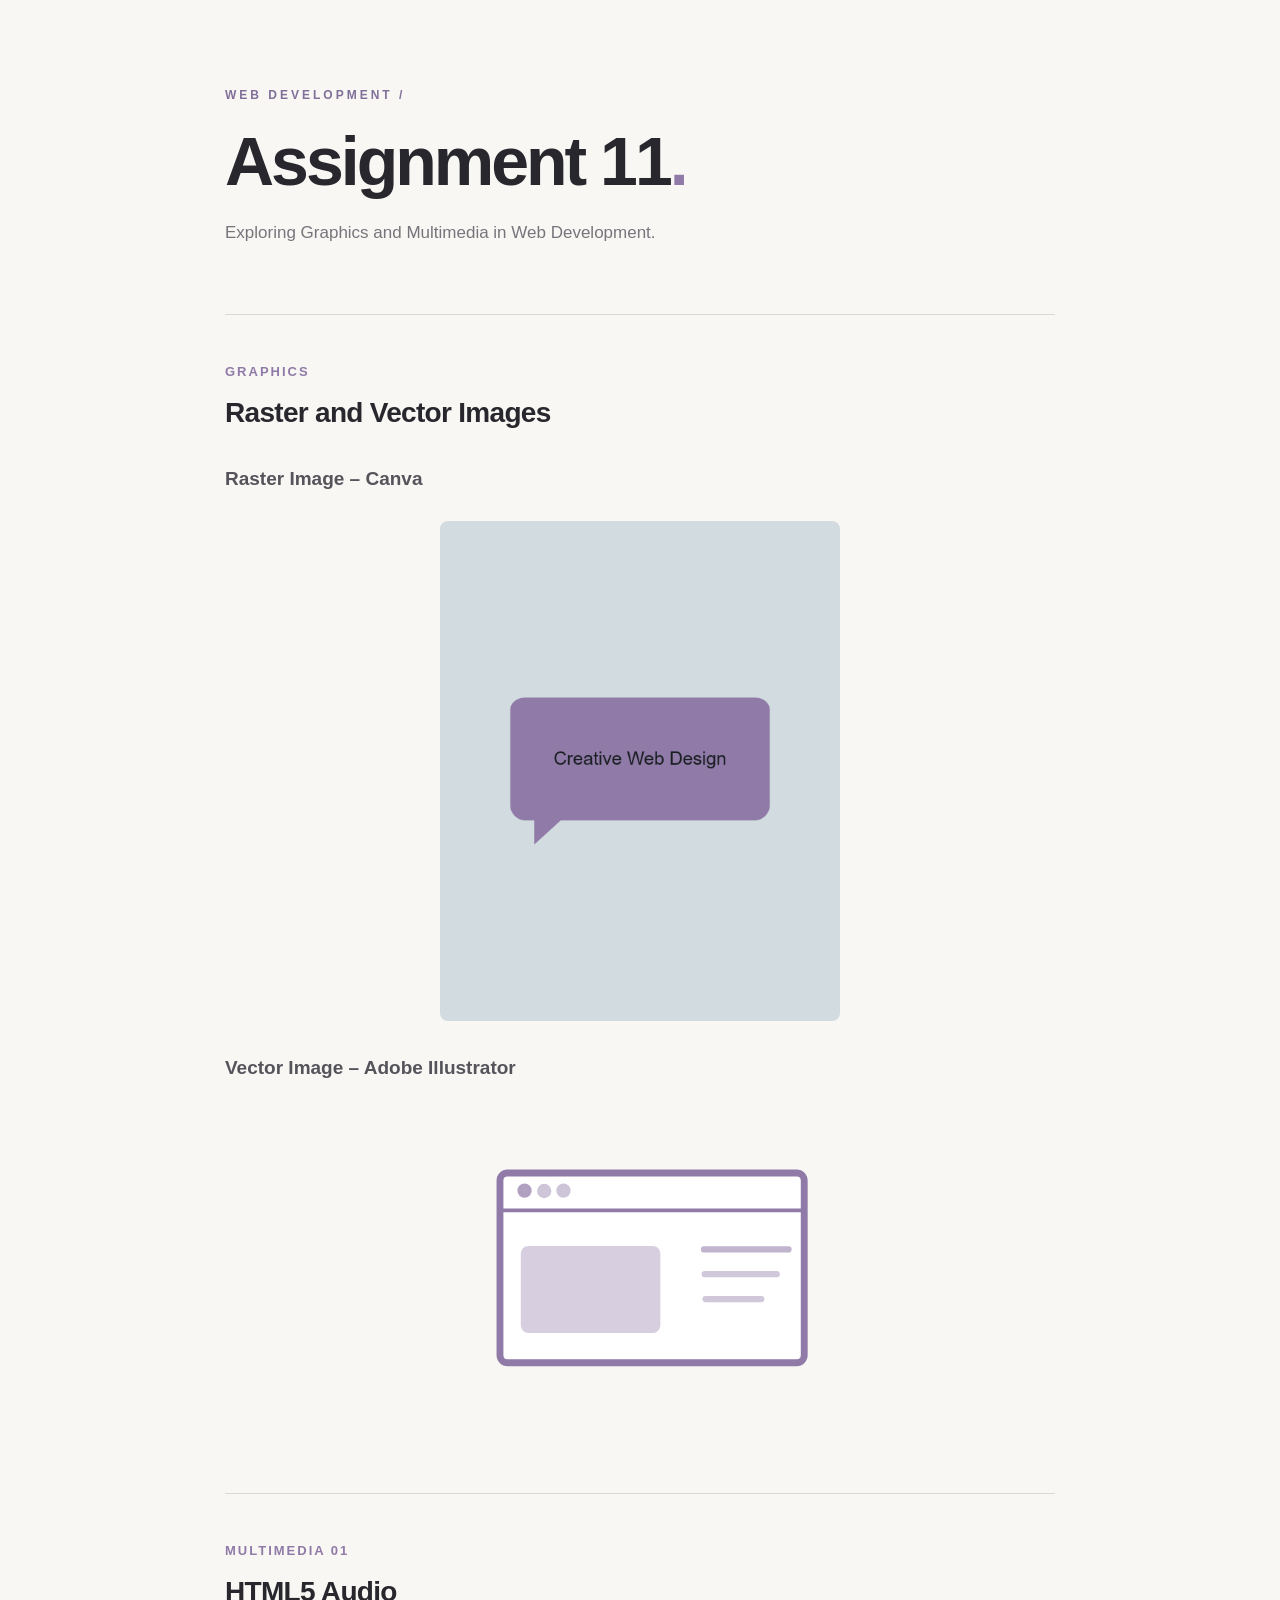
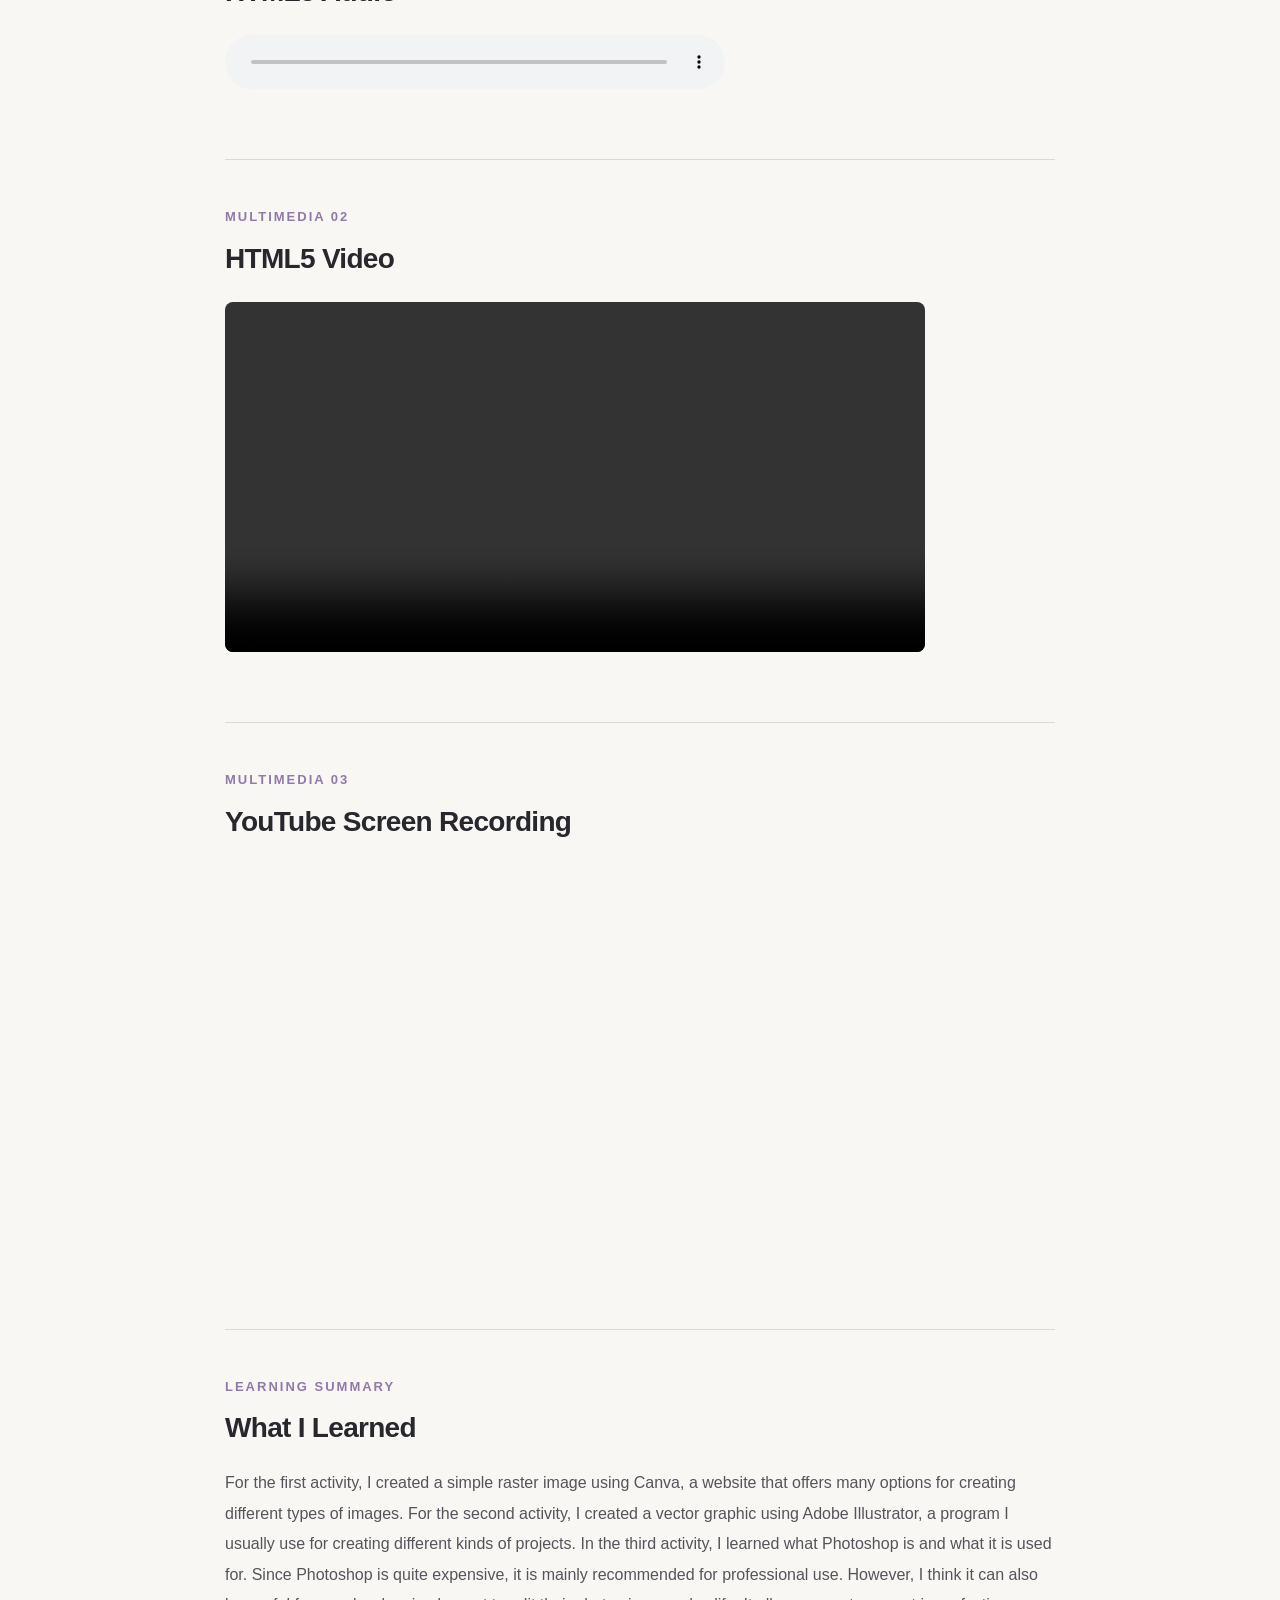
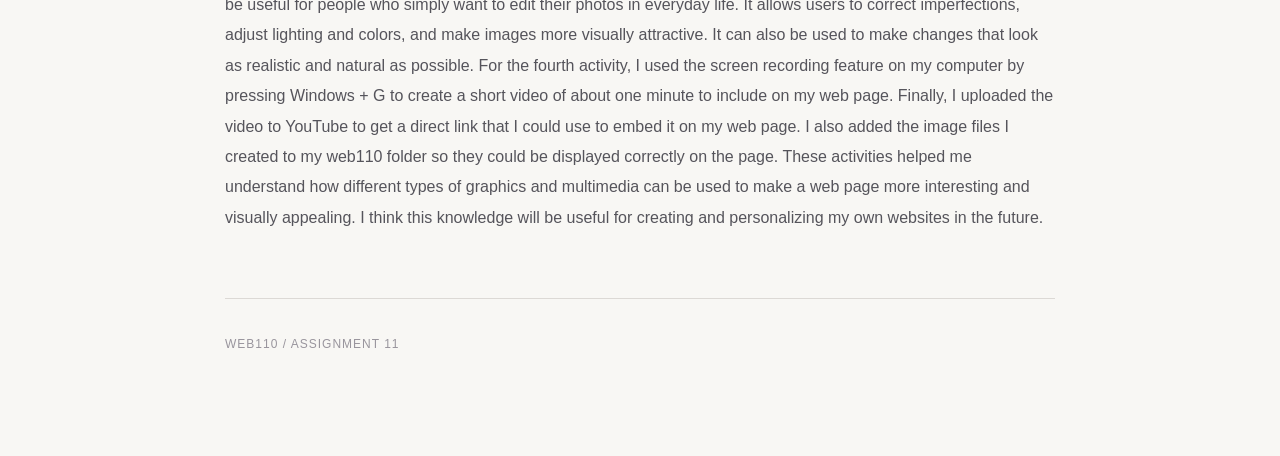
==== web110/assignment11.html @ e55647a2 "Complete Assignment 11 - Graphics and Multimedia" ====
<!DOCTYPE html>
<html lang="en">
<head>
    <meta charset="UTF-8">
    <meta name="viewport" content="width=device-width, initial-scale=1.0">
    <title>Assignment 11 | Graphics and Multimedia</title>

    <!-- External CSS -->
    <link rel="stylesheet" href="style.css">

    <!-- Internal CSS -->
    <style>
        * {
            box-sizing: border-box;
        }

        body {
            margin: 0;
            background: #f8f7f4;
            color: #27272d;
            font-family: Arial, Helvetica, sans-serif;
            line-height: 1.8;
        }

        .container {
            max-width: 900px;
            margin: 0 auto;
            padding: 80px 35px 100px;
        }

        header {
            padding-bottom: 45px;
            border-bottom: 1px solid #dcd9d5;
        }

        .eyebrow {
            color: #806f99;
            font-size: 12px;
            font-weight: 700;
            letter-spacing: 3px;
            text-transform: uppercase;
        }

        h1 {
            margin: 15px 0;
            font-size: clamp(42px, 7vw, 68px);
            font-weight: 700;
            letter-spacing: -3px;
            line-height: 1.1;
        }

        .subtitle {
            color: #77757b;
            font-size: 17px;
            margin-top: 18px;
        }

        section {
            padding: 45px 0;
            border-bottom: 1px solid #dcd9d5;
        }

        .section-label {
            display: block;
            color: #907aa8;
            font-size: 13px;
            font-weight: bold;
            letter-spacing: 2px;
            margin-bottom: 12px;
        }

        h2 {
            margin: 0 0 22px;
            font-size: 28px;
            font-weight: 600;
            letter-spacing: -0.7px;
            line-height: 1.3;
        }

        h3 {
            color: #55545b;
            font-size: 19px;
            margin: 30px 0 15px;
        }

        p {
            margin: 0 0 20px;
            color: #55545b;
            font-size: 16px;
            line-height: 1.9;
        }

        img {
            display: block;
            max-width: 100%;
            height: auto;
            margin: 25px auto;
            border-radius: 8px;
        }

        audio {
            display: block;
            width: 100%;
            max-width: 500px;
            margin: 25px 0;
        }

        video {
            display: block;
            width: 100%;
            max-width: 700px;
            height: auto;
            margin: 25px 0;
            border-radius: 8px;
        }

        iframe {
            display: block;
            width: 100%;
            max-width: 700px;
            aspect-ratio: 16 / 9;
            margin: 25px 0;
            border: 0;
            border-radius: 8px;
        }

        footer {
            margin-top: 35px;
            color: #99959d;
            font-size: 12px;
            letter-spacing: 1px;
        }

        @media (max-width: 600px) {
            .container {
                padding: 45px 22px 65px;
            }

            h1 {
                letter-spacing: -2px;
            }

            h2 {
                font-size: 24px;
            }
        }
    </style>
</head>

<body>
    <main class="container">

        <header>
            <span class="eyebrow">WEB DEVELOPMENT /</span>

            <h1>
                Assignment 11<span style="color:#907aa8;">.</span>
            </h1>

            <p class="subtitle">
                Exploring Graphics and Multimedia in Web Development.
            </p>
        </header>

        <!-- Raster and Vector Graphics -->
        <section>
            <span class="section-label">GRAPHICS</span>
            <h2>Raster and Vector Images</h2>

            <h3>Raster Image – Canva</h3>

            <img
                src="Creative Web Design.png"
                alt="Creative Web Design raster graphic created in Canva"
                width="400">

            <h3>Vector Image – Adobe Illustrator</h3>

            <img
                src="vector_image.svg"
                alt="Vector illustration of a browser window created in Illustrator"
                width="500">
        </section>

        <section>
    <span class="section-label">MULTIMEDIA 01</span>
    <h2>HTML5 Audio</h2>

    <audio controls>
        <source
            src="https://www.w3schools.com/html/horse.ogg"
            type="audio/ogg">

        <source
            src="https://www.w3schools.com/html/horse.mp3"
            type="audio/mpeg">

        Your browser does not support the audio element.
    </audio>
</section>

        
<section>
    <span class="section-label">MULTIMEDIA 02</span>
    <h2>HTML5 Video</h2>

    <video width="600" controls preload="metadata">
        <source
            src="https://www.w3schools.com/html/mov_bbb.webm"
            type="video/webm">

        <source
            src="https://www.w3schools.com/html/mov_bbb.ogg"
            type="video/ogg">

        <source
            src="https://www.w3schools.com/html/mov_bbb.mp4"
            type="video/mp4">

        Your browser does not support the video tag.
    </video>
</section>


        <!-- YouTube Video -->
        <section>
            <span class="section-label">MULTIMEDIA 03</span>
            <h2>YouTube Screen Recording</h2>

            <iframe
                src="https://www.youtube.com/embed/csFtDgIfMa4"
                title="Screen Recording Demonstration"
                allow="accelerometer; autoplay; clipboard-write; encrypted-media; gyroscope; picture-in-picture; web-share"
                referrerpolicy="strict-origin-when-cross-origin"
                allowfullscreen>
            </iframe>
        </section>

        <!-- Learning Summary -->
        <section>
            <span class="section-label">LEARNING SUMMARY</span>
            <h2>What I Learned</h2>

            <p>
                For the first activity, I created a simple raster image
                using Canva, a website that offers many options for
                creating different types of images. For the second
                activity, I created a vector graphic using Adobe
                Illustrator, a program I usually use for creating
                different kinds of projects. In the third activity,
                I learned what Photoshop is and what it is used for.
                Since Photoshop is quite expensive, it is mainly
                recommended for professional use. However, I think
                it can also be useful for people who simply want
                to edit their photos in everyday life. It allows
                users to correct imperfections, adjust lighting
                and colors, and make images more visually attractive.
                It can also be used to make changes that look as
                realistic and natural as possible. For the fourth
                activity, I used the screen recording feature on
                my computer by pressing Windows + G to create a short
                video of about one minute to include on my web page.
                Finally, I uploaded the video to YouTube to get a
                direct link that I could use to embed it on my web
                page. I also added the image files I created to
                my web110 folder so they could be displayed
                correctly on the page. These activities helped
                me understand how different types of graphics
                and multimedia can be used to make a web page more
                interesting and visually appealing. I think this
                knowledge will be useful for creating and
                personalizing my own websites in the future.
            </p>
        </section>

        <footer>
            WEB110 / ASSIGNMENT 11
        </footer>

    </main>
</body>
</html>
---- web110/style.css ----
* {
    box-sizing: border-box;
}

body {
    margin: 0;
    background-color: #f8f7f4;
    color: #27272d;
    font-family: Arial, Helvetica, sans-serif;
    line-height: 1.8;
}

h1 {
    margin: 15px 0;
    font-size: 48px;
    font-weight: 700;
    letter-spacing: -2px;
    line-height: 1.1;
    color: #27272d;
}

p {
    margin: 0 0 20px;
    color: #55545b;
    font-size: 16px;
    line-height: 1.9;
}
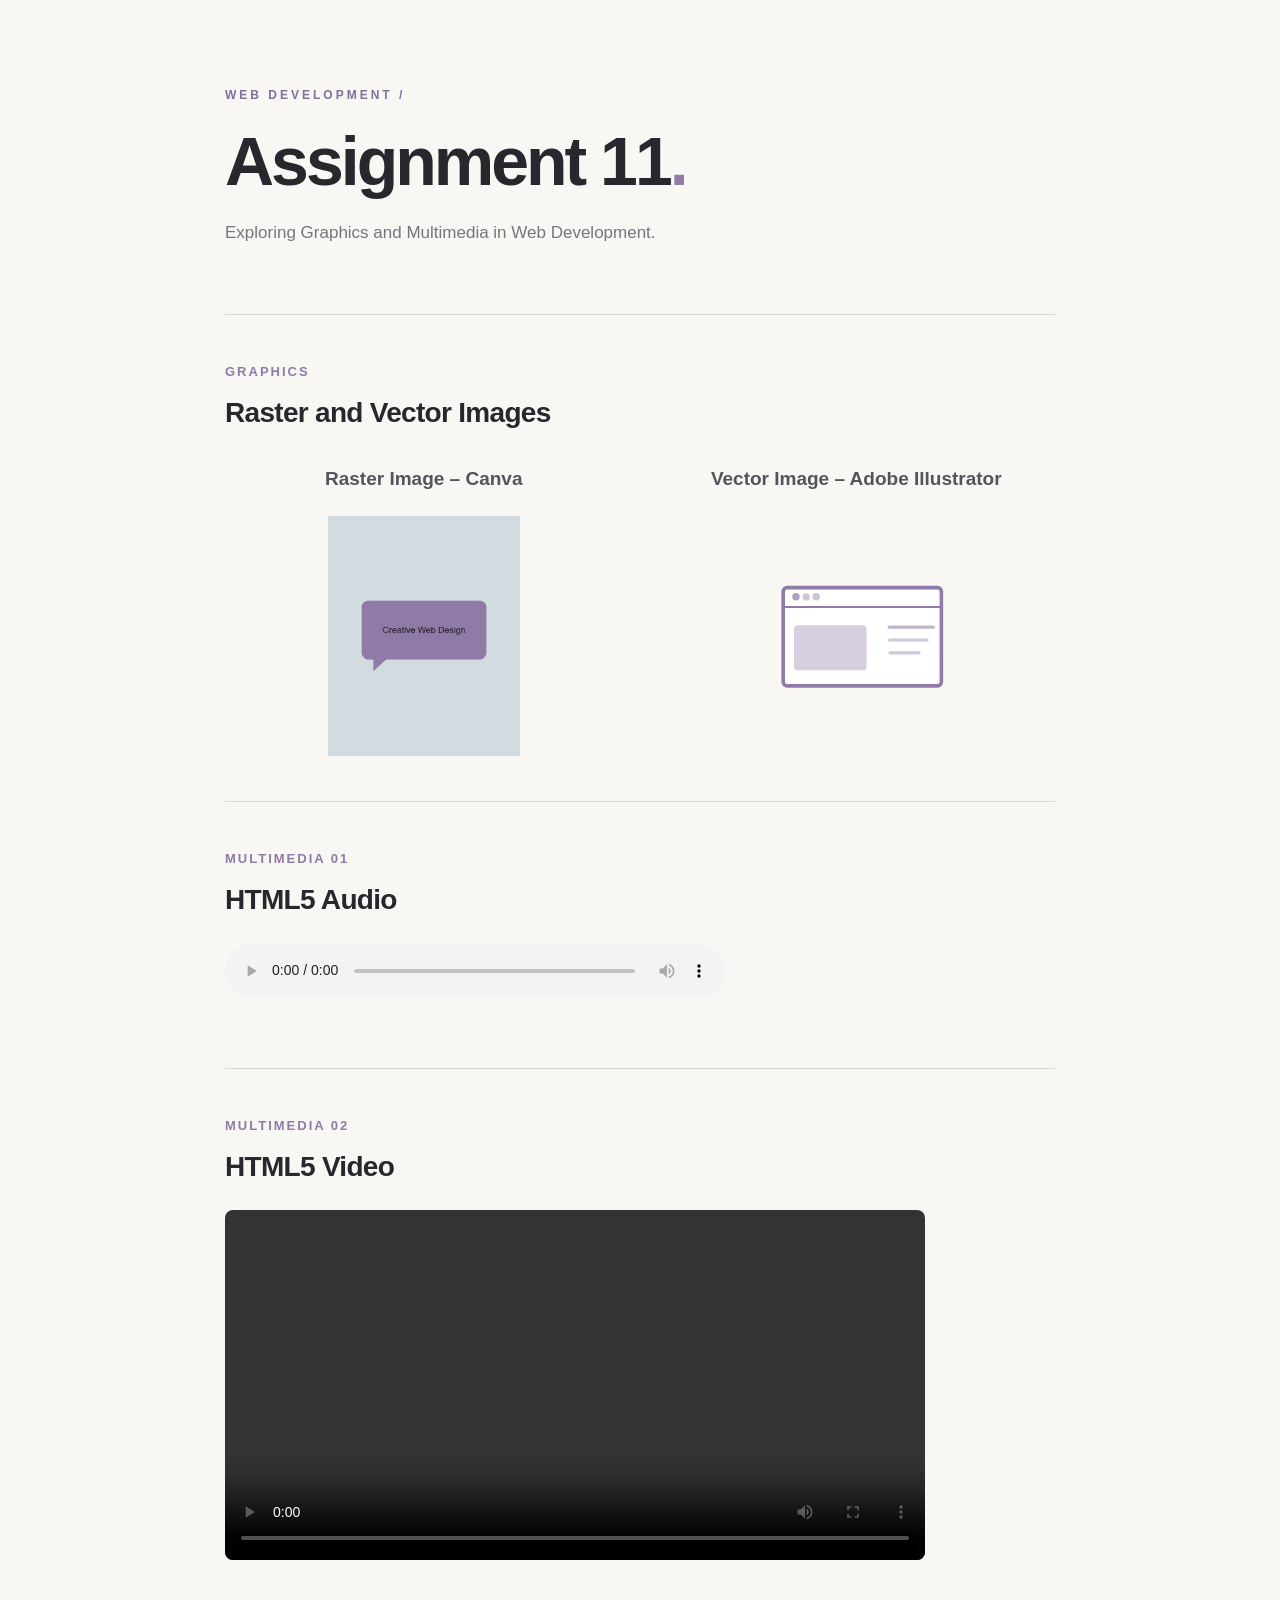
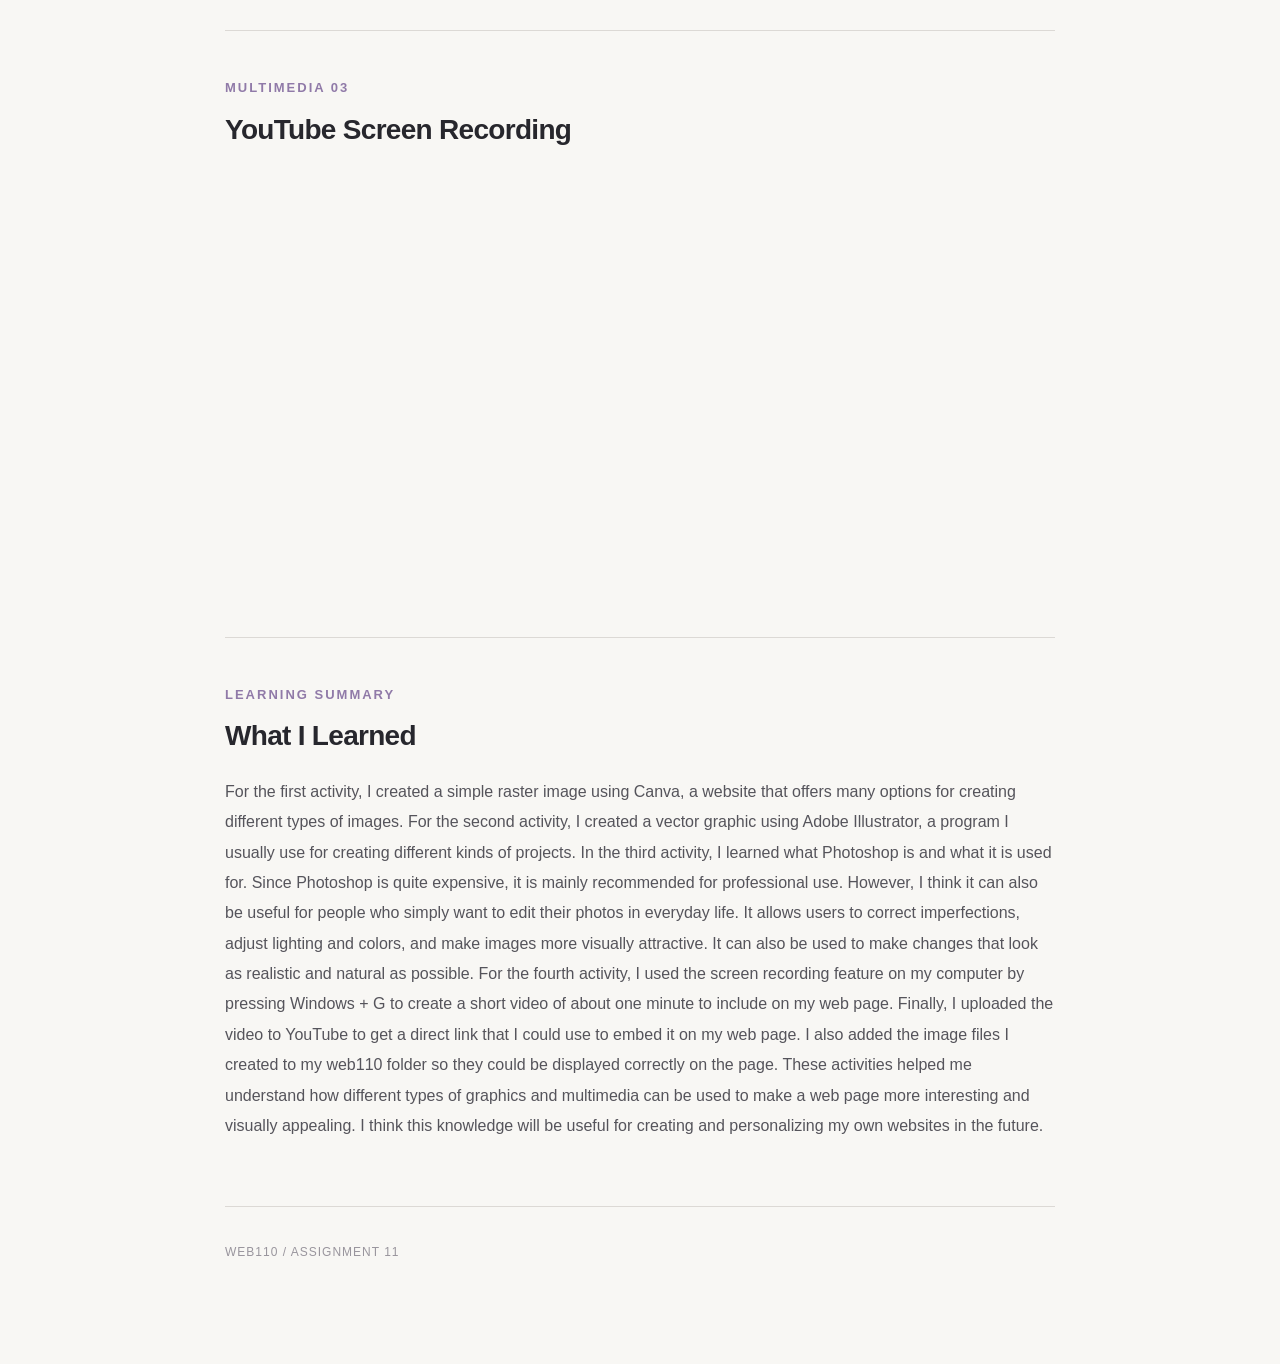
==== commit e3d21f1e: "Update Assignment 11 image layout" ====
--- a/web110/assignment11.html
+++ b/web110/assignment11.html
@@ -145,6 +145,37 @@
                 font-size: 24px;
             }
         }
+        
+.graphics-grid {
+    display: grid;
+    grid-template-columns: repeat(2, minmax(0, 1fr));
+    gap: 35px;
+    align-items: start;
+    margin-top: 30px;
+}
+
+.graphics-item {
+    text-align: center;
+}
+
+.graphics-item h3 {
+    margin: 0 0 20px;
+}
+
+.graphics-item img {
+    width: 100%;
+    max-width: 260px;
+    height: 240px;
+    object-fit: contain;
+    margin: 0 auto;
+}
+
+@media (max-width: 600px) {
+    .graphics-grid {
+        grid-template-columns: 1fr;
+    }
+}
+
     </style>
 </head>
 
@@ -163,24 +194,31 @@
             </p>
         </header>
 
-        <!-- Raster and Vector Graphics -->
-        <section>
-            <span class="section-label">GRAPHICS</span>
-            <h2>Raster and Vector Images</h2>
-
+        
+<!-- Raster and Vector Graphics -->
+<section>
+    <span class="section-label">GRAPHICS</span>
+    <h2>Raster and Vector Images</h2>
+
+    <div class="graphics-grid">
+
+        <div class="graphics-item">
             <h3>Raster Image – Canva</h3>
-
             <img
                 src="Creative Web Design.png"
-                alt="Creative Web Design raster graphic created in Canva"
-                width="400">
-
+                alt="Creative Web Design raster graphic created in Canva">
+        </div>
+
+        <div class="graphics-item">
             <h3>Vector Image – Adobe Illustrator</h3>
-
             <img
                 src="vector_image.svg"
-                alt="Vector illustration of a browser window created in Illustrator"
-                width="500">
+                alt="Vector illustration of a browser window created in Illustrator">
+        </div>
+
+    </div>
+</section>
+
         </section>
 
         <section>
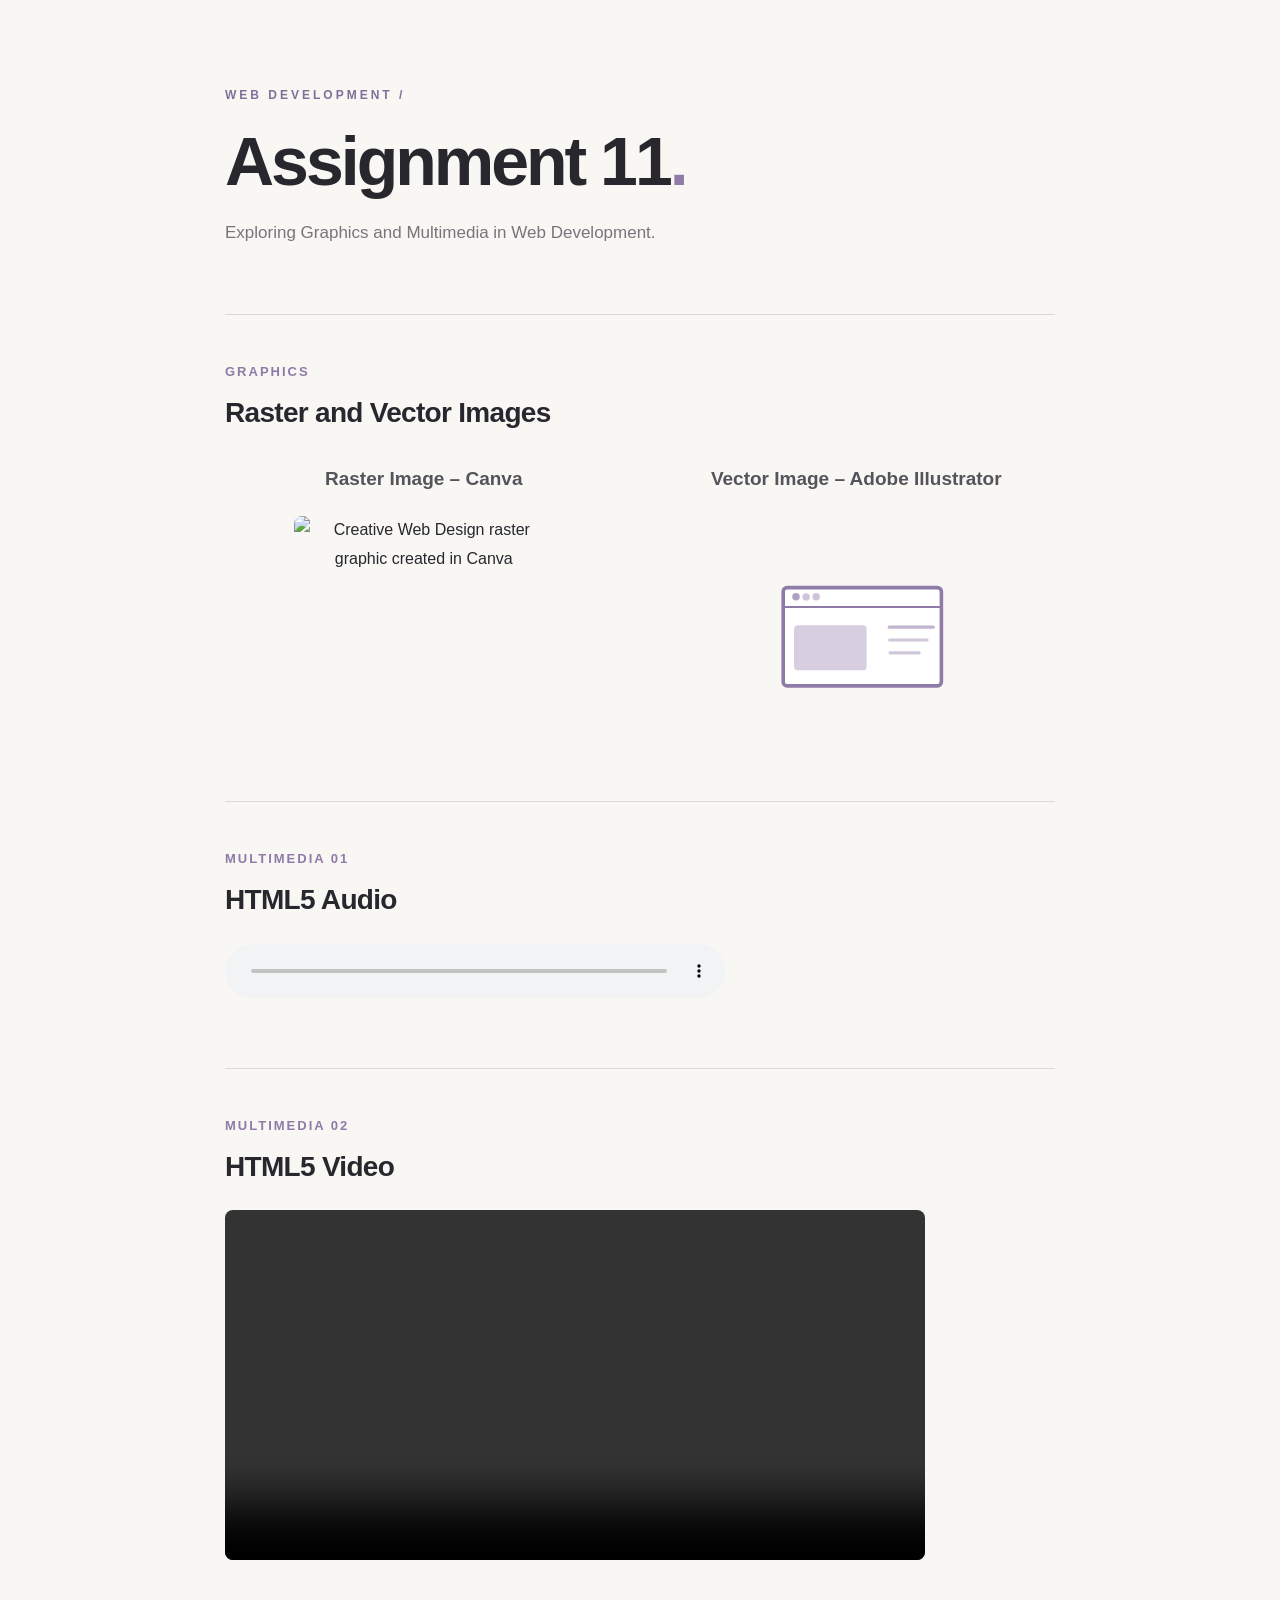
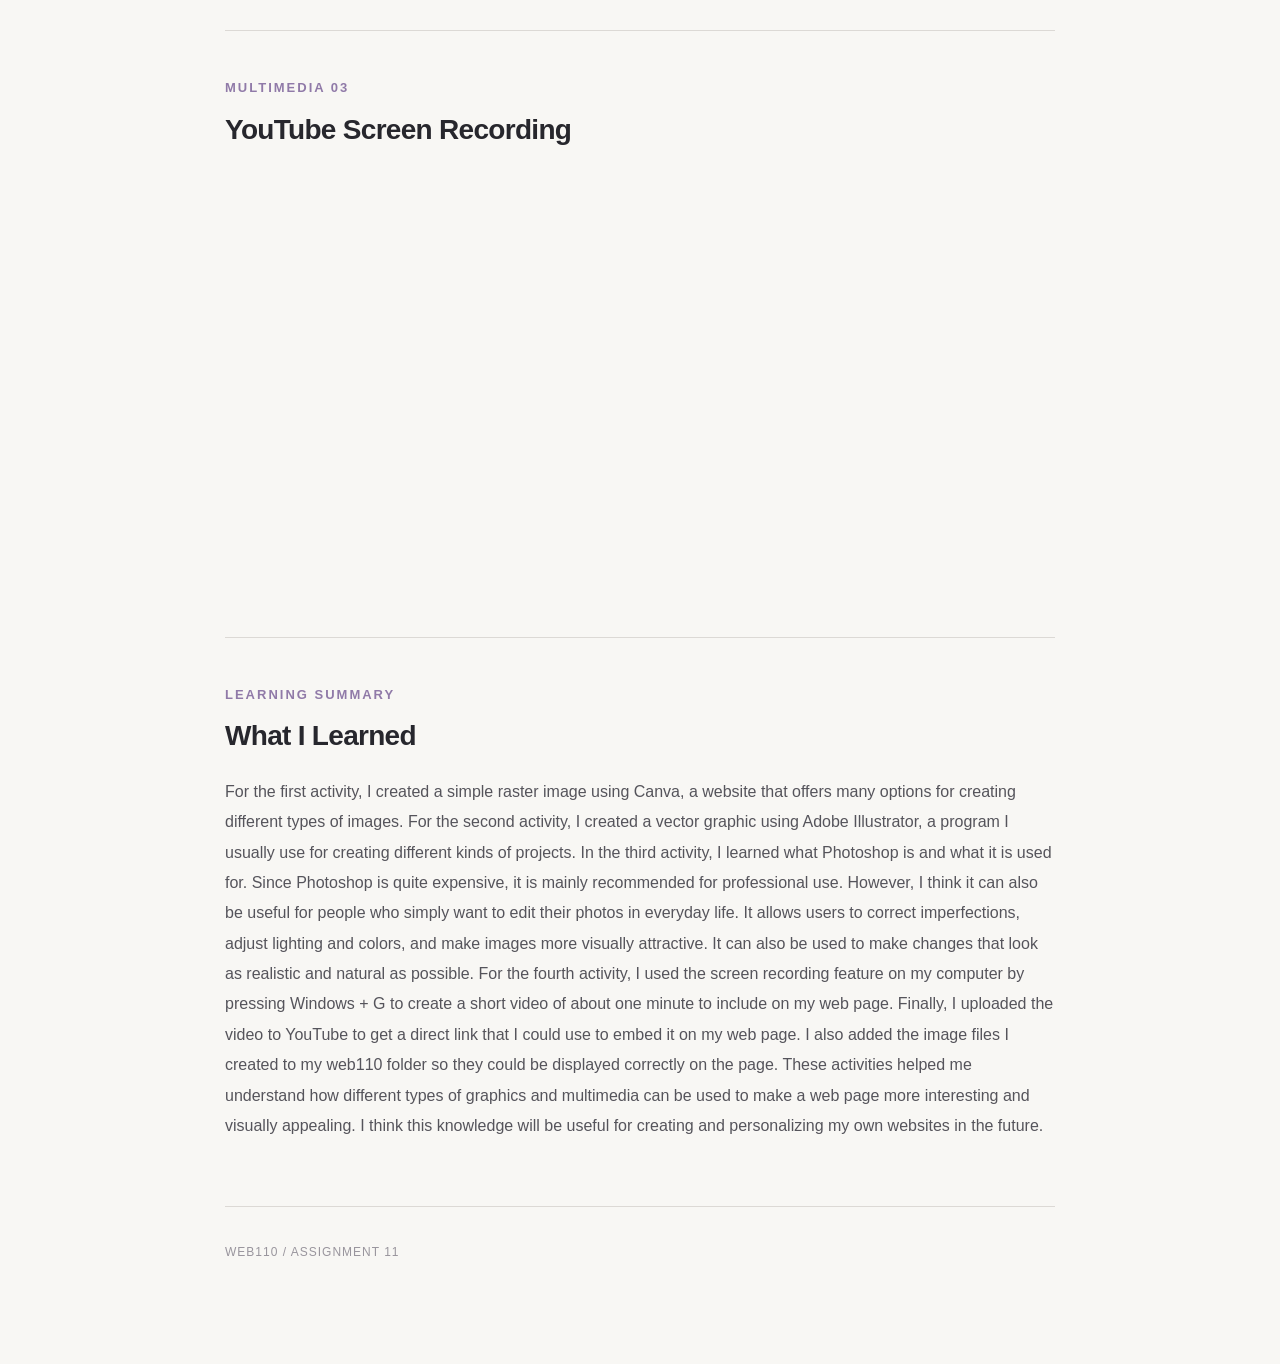
==== commit a66f9aa9: "Fix Assignment 11 HTML validation errors" ====
--- a/web110/assignment11.html
+++ b/web110/assignment11.html
@@ -205,7 +205,7 @@
         <div class="graphics-item">
             <h3>Raster Image – Canva</h3>
             <img
-                src="Creative Web Design.png"
+                src="creative-web-design.png"
                 alt="Creative Web Design raster graphic created in Canva">
         </div>
 
@@ -218,8 +218,6 @@
 
     </div>
 </section>
-
-        </section>
 
         <section>
     <span class="section-label">MULTIMEDIA 01</span>
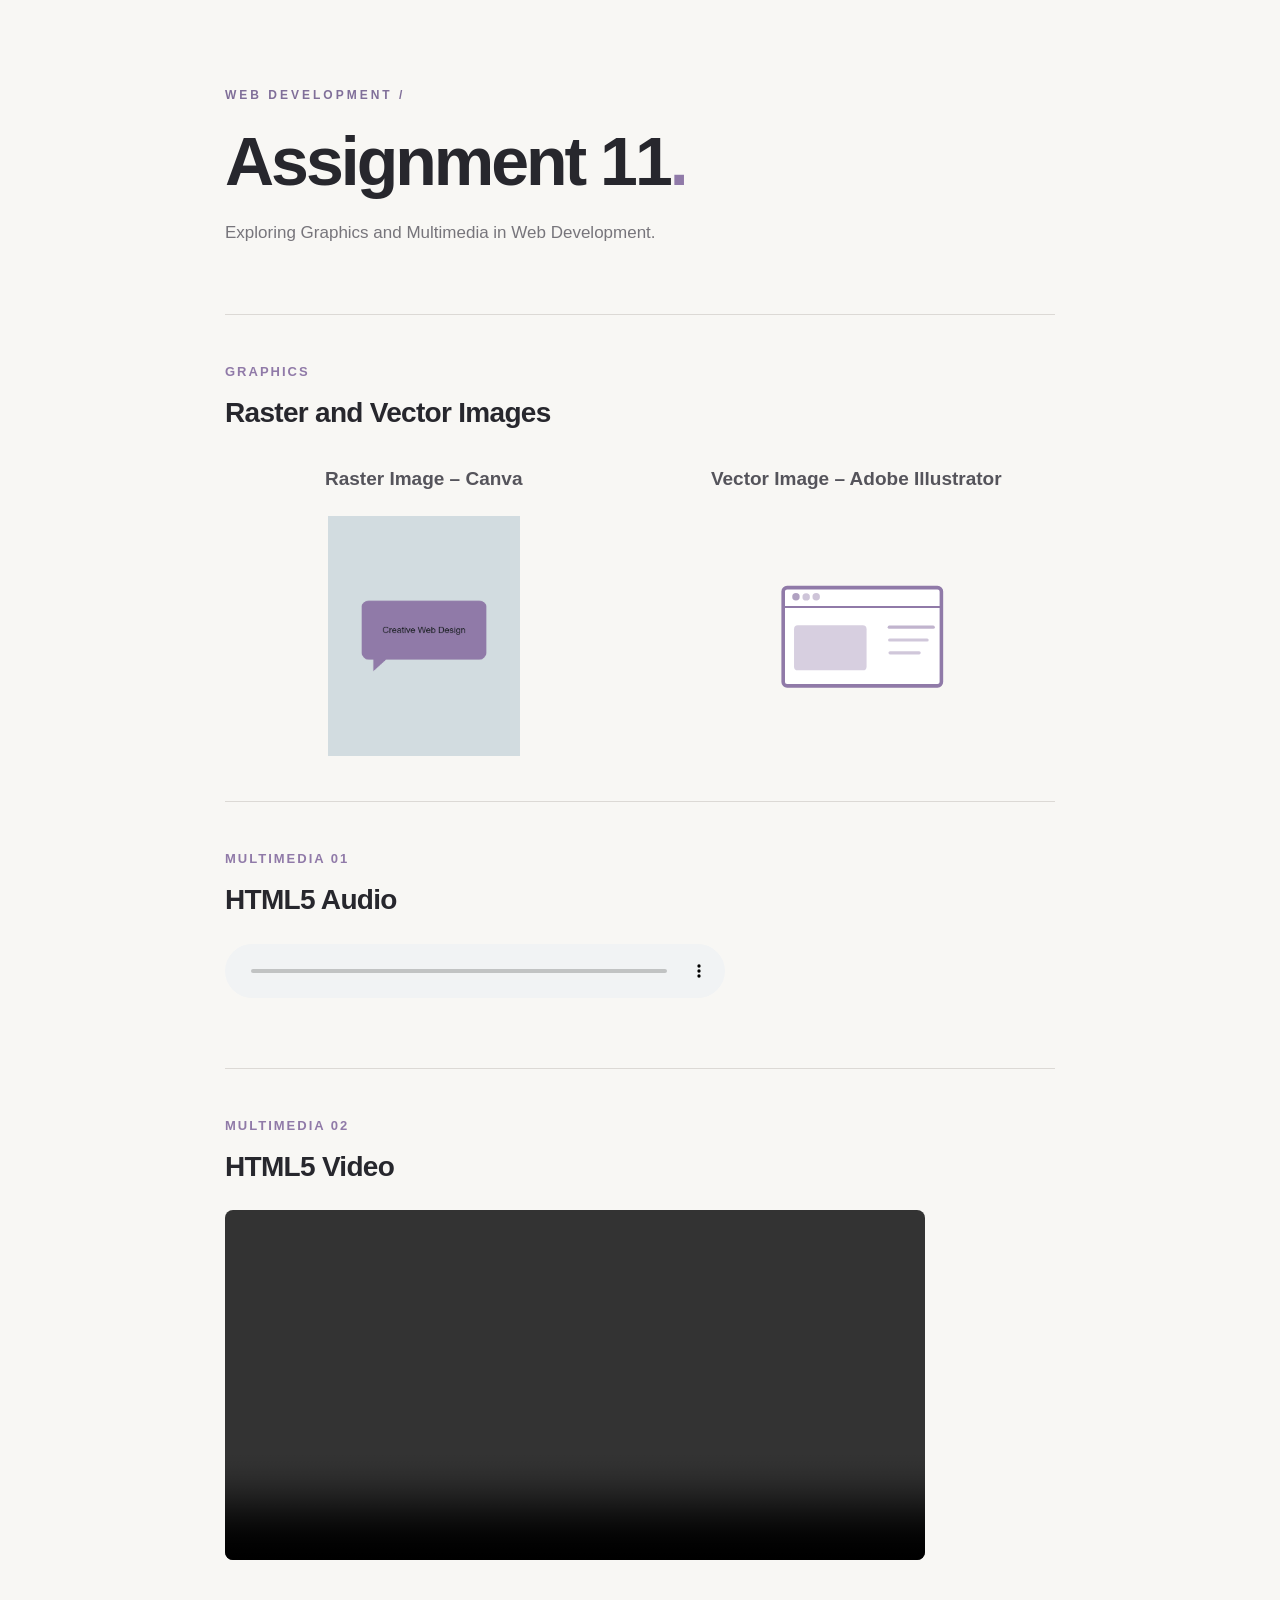
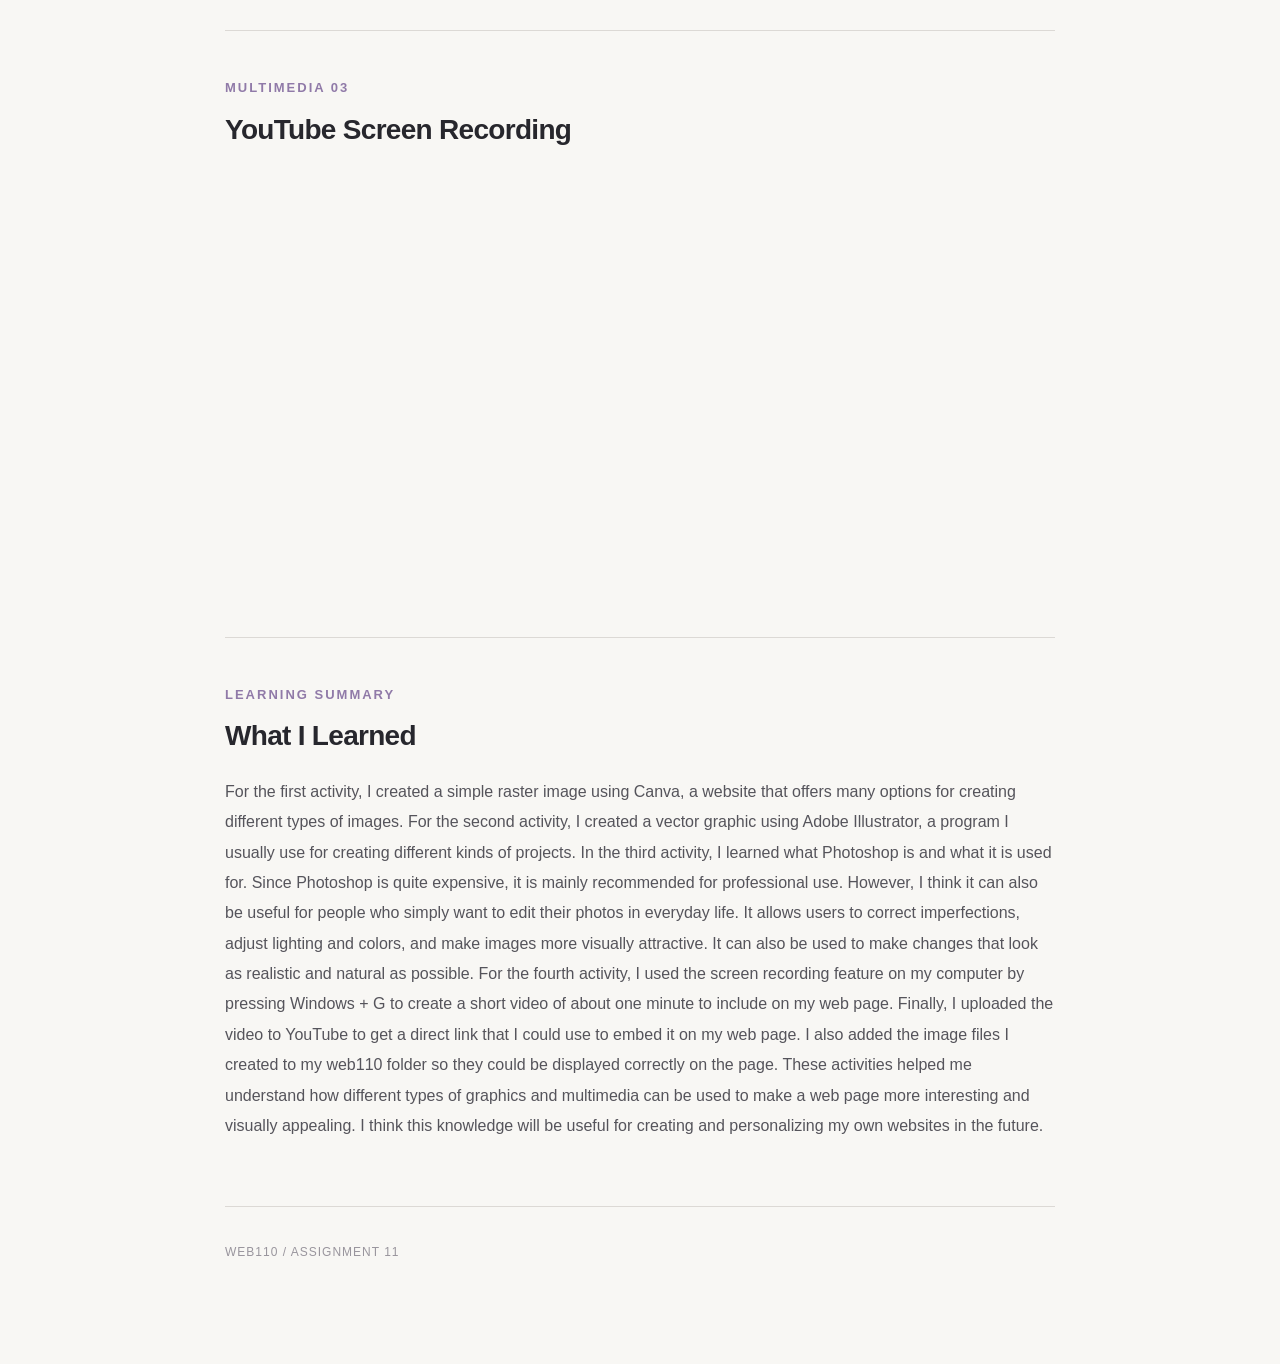
==== commit ca30a10b: "Add Assignment 13 SQL database project" ====
--- a/web110/assignment11.html
+++ b/web110/assignment11.html
@@ -1,4 +1,3 @@
-
 <!DOCTYPE html>
 <html lang="en">
 <head>
--- a/web110/style.css
+++ b/web110/style.css
@@ -26,3 +26,487 @@
     font-size: 16px;
     line-height: 1.9;
 }
+
+/* ASSIGNMENT 12 - JAVASCRIPT */
+
+.assignment12 .container {
+    max-width: 900px;
+    margin: 0 auto;
+    padding: 80px 35px 100px;
+}
+
+.assignment12 header {
+    padding-bottom: 45px;
+    border-bottom: 1px solid #dcd9d5;
+}
+
+.assignment12 .eyebrow {
+    color: #806f99;
+    font-size: 12px;
+    font-weight: 700;
+    letter-spacing: 3px;
+    text-transform: uppercase;
+}
+
+.assignment12 h1 {
+    margin: 15px 0;
+    font-size: clamp(42px, 7vw, 68px);
+    font-weight: 700;
+    letter-spacing: -3px;
+    line-height: 1.1;
+}
+
+.assignment12 .accent {
+    color: #907aa8;
+}
+
+.assignment12 .subtitle {
+    color: #77757b;
+    font-size: 17px;
+    margin-top: 18px;
+}
+
+.assignment12 section {
+    padding: 45px 0;
+    border-bottom: 1px solid #dcd9d5;
+}
+
+.assignment12 .section-label {
+    display: block;
+    color: #907aa8;
+    font-size: 13px;
+    font-weight: bold;
+    letter-spacing: 2px;
+    margin-bottom: 12px;
+}
+
+.assignment12 h2 {
+    margin: 0 0 22px;
+    font-size: 28px;
+    font-weight: 600;
+    letter-spacing: -0.7px;
+    line-height: 1.3;
+}
+
+.assignment12 h3 {
+    color: #55545b;
+    font-size: 19px;
+    margin: 30px 0 15px;
+}
+
+.assignment12 p {
+    margin: 0 0 20px;
+    color: #55545b;
+    font-size: 16px;
+    line-height: 1.9;
+}
+
+/* INTERACTIVE DEMOS */
+
+.assignment12 .demo-box {
+    background: #ffffff;
+    border: 1px solid #e6e0e8;
+    border-radius: 12px;
+    padding: 32px;
+    margin: 25px 0;
+}
+
+.assignment12 .demo-box h2 {
+    color: #806f99;
+    margin-bottom: 10px;
+}
+
+.assignment12 .demo-box h3 {
+    margin-top: 0;
+}
+
+.assignment12 .demo-note {
+    color: #99959d;
+    font-size: 13px;
+    margin: 15px 0 0;
+}
+
+.assignment12 .button-group {
+    display: flex;
+    flex-wrap: wrap;
+    gap: 12px;
+    margin: 20px 0;
+}
+
+.assignment12 button {
+    background: #806f99;
+    color: white;
+    padding: 12px 20px;
+    border: none;
+    border-radius: 6px;
+    font-family: Arial, sans-serif;
+    font-size: 14px;
+    font-weight: 600;
+    cursor: pointer;
+    transition: background 0.2s;
+}
+
+.assignment12 button:hover {
+    background: #665579;
+}
+
+.assignment12 button:focus-visible {
+    outline: 3px solid #c0acd2;
+    outline-offset: 3px;
+}
+
+.assignment12 .secondary-button {
+    background: #eeeaf1;
+    color: #61516f;
+}
+
+.assignment12 .secondary-button:hover {
+    background: #ded6e5;
+}
+
+/* LIGHT BULB */
+
+.assignment12 .bulb-demo {
+    text-align: center;
+}
+
+.assignment12 .bulb-demo img {
+    display: block;
+    width: 100px;
+    height: 180px;
+    object-fit: contain;
+    margin: 0 auto 25px;
+}
+
+.assignment12 .bulb-demo .button-group {
+    justify-content: center;
+}
+
+/* CANVAS */
+
+.assignment12 .canvas-box {
+    text-align: center;
+}
+
+.assignment12 canvas {
+    display: block;
+    width: 100%;
+    max-width: 700px;
+    height: auto;
+    margin: 0 auto 25px;
+    background: #faf8fb;
+    border: 1px solid #eee9f1;
+    border-radius: 8px;
+}
+
+/* FOOTER */
+
+.assignment12 footer {
+    margin-top: 35px;
+    color: #99959d;
+    font-size: 12px;
+    letter-spacing: 1px;
+}
+
+/* MOBILE */
+
+@media (max-width: 600px) {
+    .assignment12 .container {
+        padding: 45px 22px 65px;
+    }
+
+    .assignment12 h1 {
+        letter-spacing: -2px;
+    }
+
+    .assignment12 h2 {
+        font-size: 24px;
+    }
+
+    .assignment12 .demo-box {
+        padding: 20px;
+    }
+
+    .assignment12 .button-group {
+        gap: 10px;
+    }
+
+    .assignment12 button {
+        padding: 11px 15px;
+    }
+
+    .assignment12 .date-row {
+        flex-direction: column;
+        gap: 5px;
+    }
+}
+
+/* ASSIGNMENT 13 */
+
+.assignment13 .container {
+    max-width: 900px;
+    margin: 0 auto;
+    padding: 80px 35px 100px;
+}
+
+.assignment13 header {
+    padding-bottom: 45px;
+    border-bottom: 1px solid #dcd9d5;
+}
+
+.assignment13 .eyebrow {
+    color: #806f99;
+    font-size: 12px;
+    font-weight: 700;
+    letter-spacing: 3px;
+}
+
+.assignment13 h1 {
+    font-size: clamp(42px, 7vw, 68px);
+    letter-spacing: -3px;
+}
+
+.assignment13 .accent {
+    color: #907aa8;
+}
+
+.assignment13 .subtitle {
+    color: #77757b;
+    font-size: 17px;
+}
+
+.assignment13 section {
+    padding: 45px 0;
+    border-bottom: 1px solid #dcd9d5;
+}
+
+.assignment13 .section-label {
+    display: block;
+    color: #907aa8;
+    font-size: 13px;
+    font-weight: bold;
+    letter-spacing: 2px;
+    margin-bottom: 12px;
+}
+
+.assignment13 h2 {
+    font-size: 28px;
+    margin: 0 0 22px;
+    letter-spacing: -0.7px;
+}
+
+.assignment13 h3 {
+    font-size: 19px;
+    color: #55545b;
+    margin: 30px 0 15px;
+}
+
+.assignment13 p {
+    color: #55545b;
+    font-size: 16px;
+    line-height: 1.9;
+}
+
+/* SQL STATEMENTS */
+
+.assignment13 .sql-heading {
+    display: grid;
+    grid-template-columns: 55% 45%;
+    padding: 15px;
+    background: #806f99;
+    color: white;
+    border-radius: 7px 7px 0 0;
+    font-size: 14px;
+}
+
+.assignment13 .sql-grid {
+    list-style: none;
+    margin: 0 0 35px;
+    padding: 0;
+    border: 1px solid #e6e0e8;
+    border-top: none;
+    border-radius: 0 0 7px 7px;
+    overflow: hidden;
+}
+
+.assignment13 .sql-grid li {
+    display: grid;
+    grid-template-columns: 55% 45%;
+    border-bottom: 1px solid #e6e0e8;
+}
+
+.assignment13 .sql-grid li:last-child {
+    border-bottom: none;
+}
+
+.assignment13 .sql-grid li:nth-child(even) {
+    background: #f2edf5;
+}
+
+.assignment13 .sql-grid code,
+.assignment13 .sql-grid span {
+    padding: 16px;
+    font-size: 13px;
+    line-height: 1.7;
+    overflow-wrap: anywhere;
+}
+
+.assignment13 .sql-grid code {
+    white-space: pre-line;
+    font-family: Consolas, Monaco, monospace;
+    color: #685477;
+    border-right: 1px solid #e6e0e8;
+}
+
+/* DATABASE EDITOR */
+
+.assignment13 .db-panel {
+    background: white;
+    border: 1px solid #e6e0e8;
+    border-radius: 12px;
+    padding: 30px;
+    margin: 25px 0;
+}
+
+.assignment13 label {
+    display: block;
+    margin: 15px 0 8px;
+    font-size: 13px;
+    font-weight: bold;
+    color: #55545b;
+}
+
+.assignment13 textarea,
+.assignment13 select {
+    width: 100%;
+    padding: 14px;
+    border: 1px solid #d5cedb;
+    border-radius: 7px;
+    background: #fcfbfd;
+    color: #27272d;
+    font: 14px/1.7 Consolas, monospace;
+}
+
+.assignment13 .button-group {
+    display: flex;
+    flex-wrap: wrap;
+    gap: 12px;
+    margin: 18px 0;
+}
+
+.assignment13 button {
+    background: #806f99;
+    color: white;
+    border: none;
+    border-radius: 6px;
+    padding: 12px 20px;
+    font: 600 14px Arial, sans-serif;
+    cursor: pointer;
+}
+
+.assignment13 button:hover {
+    background: #665579;
+}
+
+.assignment13 button:disabled {
+    opacity: 0.5;
+    cursor: not-allowed;
+}
+
+.assignment13 .secondary-button {
+    background: #eeeaf1;
+    color: #61516f;
+}
+
+.assignment13 .secondary-button:hover {
+    background: #ded6e5;
+}
+
+.assignment13 button:focus-visible,
+.assignment13 textarea:focus-visible,
+.assignment13 select:focus-visible {
+    outline: 3px solid #c2afd5;
+    outline-offset: 2px;
+}
+
+.assignment13 #sqlStatus {
+    margin-top: 20px;
+    padding: 12px;
+    background: #f7f4f9;
+    border-left: 3px solid #907aa8;
+    font-size: 14px;
+}
+
+.assignment13 .small-note {
+    font-size: 13px;
+    color: #77757b;
+}
+
+/* RESULT TABLE */
+
+.assignment13 .table-scroll {
+    overflow-x: auto;
+    margin: 20px 0;
+}
+
+.assignment13 table {
+    width: 100%;
+    border-collapse: collapse;
+    background: white;
+    font-size: 14px;
+}
+
+.assignment13 th {
+    background: #806f99;
+    color: white;
+    text-align: left;
+    padding: 13px;
+}
+
+.assignment13 td {
+    padding: 12px;
+    border-bottom: 1px solid #e6e0e8;
+}
+
+.assignment13 tbody tr:nth-child(even) {
+    background: #faf8fb;
+}
+
+.assignment13 footer {
+    margin-top: 35px;
+    color: #99959d;
+    font-size: 12px;
+    letter-spacing: 1px;
+}
+
+/* MOBILE */
+
+@media (max-width: 600px) {
+    .assignment13 .container {
+        padding: 45px 22px 65px;
+    }
+
+    .assignment13 h2 {
+        font-size: 24px;
+    }
+
+    .assignment13 .db-panel {
+        padding: 20px;
+    }
+
+    .assignment13 .sql-grid li,
+    .assignment13 .sql-heading {
+        grid-template-columns: 1fr;
+    }
+
+    .assignment13 .sql-heading strong:last-child {
+        display: none;
+    }
+
+    .assignment13 .sql-grid code {
+        border-right: none;
+        border-bottom: 1px solid #e6e0e8;
+    }
+}
+
+
